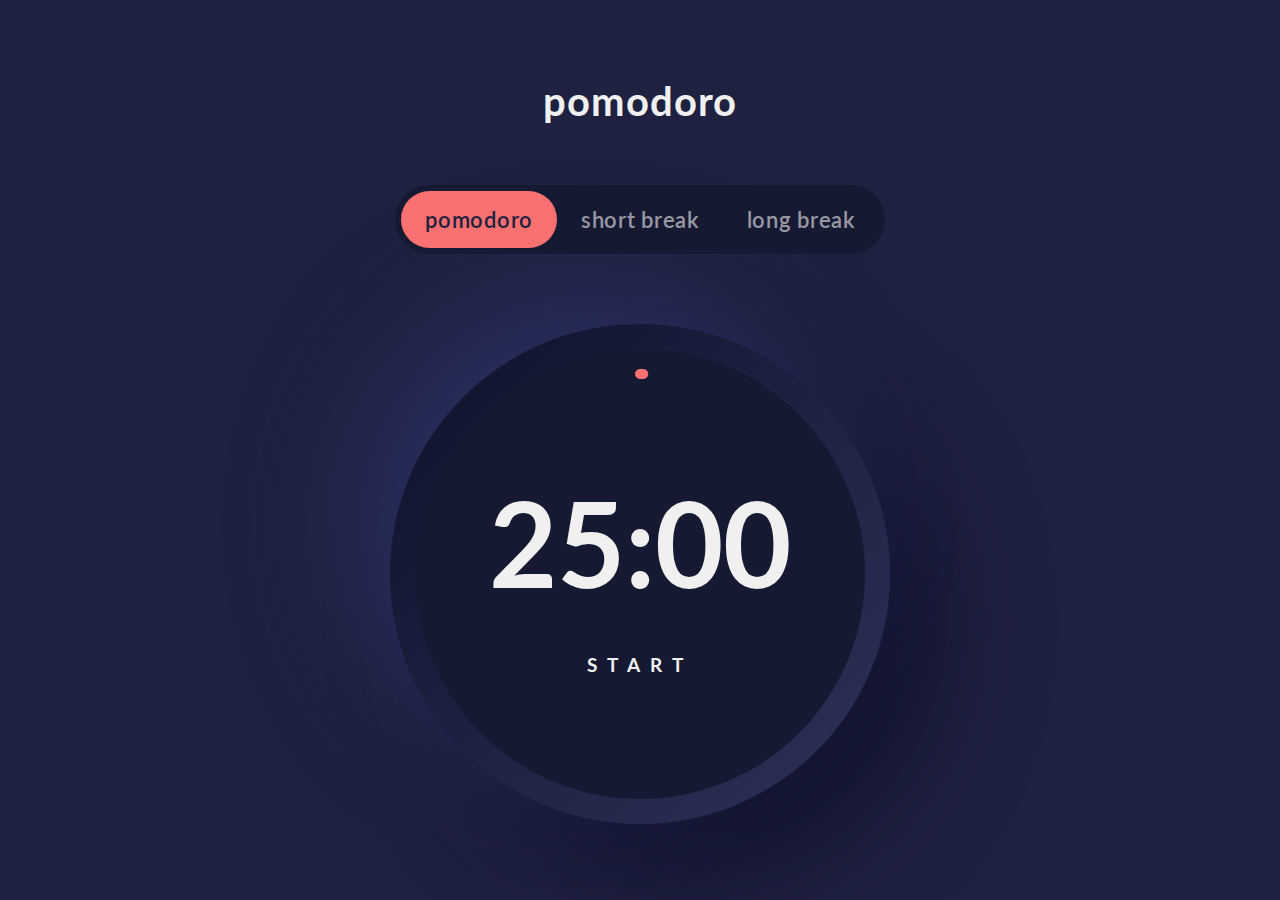
==== index.html @ 50ea75c2 "change timer stroke dash offset to be circumference" ====
<!DOCTYPE html>
<html lang="en">
  <head>
    <meta charset="UTF-8" />
    <meta http-equiv="X-UA-Compatible" content="IE=edge" />
    <meta name="viewport" content="width=device-width, initial-scale=1.0" />
    <title>Pomodoro</title>
    <link rel="stylesheet" href="css/style.css" />
    <link
      rel="stylesheet"
      href="https://cdnjs.cloudflare.com/ajax/libs/font-awesome/5.15.3/css/all.min.css"
      integrity="sha512-iBBXm8fW90+nuLcSKlbmrPcLa0OT92xO1BIsZ+ywDWZCvqsWgccV3gFoRBv0z+8dLJgyAHIhR35VZc2oM/gI1w=="
      crossorigin="anonymous"
      referrerpolicy="no-referrer"
    />
  </head>
  <body>
    <div class="container">
      <h2 class="title">Pomodoro</h2>
      <nav>
        <div class="active" onclick="timer.select('pomodoro')">pomodoro</div>
        <div onclick="timer.select('shortBreak')">short break</div>
        <div onclick="timer.select('longBreak')">long break</div>
      </nav>
      <div class="clock">
        <div class="outer_circle">
          <div class="inner_circle">
            <svg id="ring">
              <circle r="200" cx="50%" cy="50%" id="circle"></circle>
            </svg>
            <div class="text">
              <h1 id="time"></h1>
              <h4 id="control" onclick="control(this.innerText)"></h4>
            </div>
          </div>
        </div>
      </div>
      <div class="settings">
        <i class="fas fa-cog fa-3x"></i>
      </div>
    </div>
    <!-- MODAL -->
    <div class="modal hide">
      <div class="modal__header">
        <h2>Settings</h2>
        <h3>✕</h3>
      </div>
      <!-- Adjust modal time -->
      <div class="modal__mimutes">
        <div class="modal__timer">
          <h5>pomodoro</h5>
          <div class="timer">
            <h5>25</h5>
            <div class="adjust">
              <h5>⌃</h5>
              <h5>⌄</h5>
            </div>
          </div>
        </div>
        <div class="modal__timer">
          <h5>short break</h5>
          <div class="timer">
            <h5>5</h5>
            <div class="adjust">
              <h5>⌃</h5>
              <h5>⌄</h5>
            </div>
          </div>
        </div>
        <div class="modal__timer">
          <h5>long break</h5>
          <div class="timer">
            <h5>15</h5>
            <div class="adjust">
              <h5>⌃</h5>
              <h5>⌄</h5>
            </div>
          </div>
        </div>
      </div>
      <!-- modal font -->
      <div class="modal__font">
        <h2>Font</h2>
        <div>Aa</div>
        <div>Aa</div>
        <div>Aa</div>
      </div>
      <!-- modal color  -->
      <div class="modal__color">
        <h2>Color</h2>
        <div id="red"></div>
        <div id="blue"></div>
        <div id="purple"></div>
      </div>
      <button>Apply</button>
    </div>

    <script src="js/timer.js"></script>
    <script src="js/setting.js"></script>
    <script src="js/index.js"></script>
  </body>
</html>
---- css/style.css ----
@import url('https://fonts.googleapis.com/css2?family=Lato:wght@300;400;700;900&display=swap');

:root {
  --orange: #f87070;
  --cyan: #70f3f8;
  --purple: #d881f8;
  --light-blue: #d7e0ff;
  --dark-blue: #1e213f;
  --darker-blue: #161932;
  --white: #ffff;
  --beige: #eff1fa;
}

* {
  margin: 0;
  padding: 0;
  box-sizing: border-box;
}

body {
  height: 100vh;
  width: 100%;
  background-color: var(--dark-blue);
  color: #f0f0f0;
  font-family: 'Lato', sans-serif;
}

.container {
  display: flex;
  height: 100%;
  flex-direction: column;
  align-items: center;
  justify-content: center;
}

.title {
  margin-bottom: 60px;
  font-size: 2.5rem;
  text-transform: lowercase;
  letter-spacing: 1px;
}

nav {
  background-color: var(--darker-blue);
  z-index: 999;
  display: flex;
  align-items: center;
  justify-content: space-between;
  border-radius: 50px;
  padding: 6px;
  margin-bottom: 30px;
}

nav > div {
  padding: 15px 24px;
  letter-spacing: 0.7px;
  font-weight: 600;
  font-size: 1.4rem;
  border-radius: 40px;
  text-transform: lowercase;
  color: rgba(240, 240, 240, 0.6);
}

nav > div:hover {
  cursor: pointer;
}

.clock {
  margin-top: 40px;
  font-size: 3.7rem;
}

.clock > .outer_circle {
  width: 500px;
  height: 500px;
  display: flex;
  border-radius: 50%;
  background: linear-gradient(315deg, #2e325a 0%, #0e112a 100%);
  box-shadow: -50px -50px 100px #272c5a, 50px 50px 100px #121530;
}

.outer_circle > .inner_circle {
  display: flex;
  flex-direction: column;
  align-items: center;
  justify-content: center;
  margin: auto;
  width: 450px;
  height: 450px;
  background-color: var(--darker-blue);
  border-radius: 50%;
}

#ring {
  position: relative;
  align-self: center;
  width: 470px;
  height: 470px;
}

#ring > circle {
  fill: transparent;
  stroke: #f97070;
  stroke-width: 10;
  stroke-dasharray: 1260;
  stroke-dashoffset: 1260;
  stroke-linecap: round;
  transform: rotate(-90deg);
  transform-origin: center;
}

.text {
  position: absolute;
  text-align: center;
}

#control {
  letter-spacing: 10px;
  text-transform: uppercase;
  font-size: 1.2rem;
  margin-top: 40px;
}

#control:hover {
  cursor: pointer;
}

i {
  margin-top: 50px;
  color: rgba(240, 240, 240, 0.5);
}

/* Modal */
.modal {
  position: relative;
  display: flex;
  flex-direction: column;
  background-color: white;
  width: 60%;
  height: 70%;
  margin: 10% auto;
  border-radius: 30px;
  color: black;
}

.hide {
  display: none;
}

.active {
  background: var(--orange);
  color: var(--dark-blue);
}
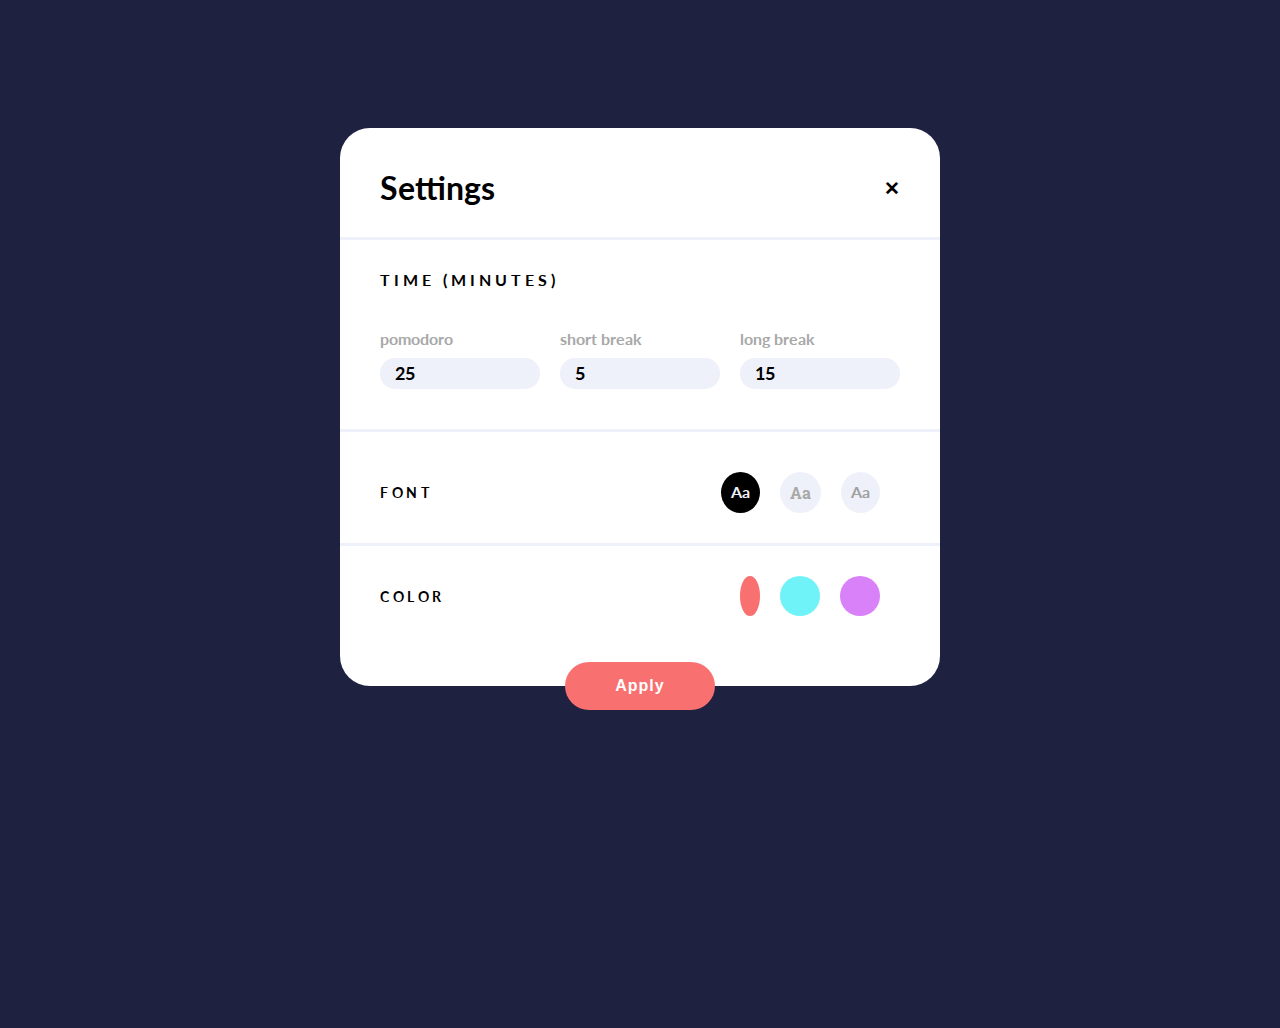
==== commit 4a304121: "create and styling modal" ====
--- a/index.html
+++ b/index.html
@@ -15,7 +15,7 @@
     />
   </head>
   <body>
-    <div class="container">
+    <div class="container hide">
       <h2 class="title">Pomodoro</h2>
       <nav>
         <div class="active" onclick="timer.select('pomodoro')">pomodoro</div>
@@ -40,59 +40,66 @@
       </div>
     </div>
     <!-- MODAL -->
-    <div class="modal hide">
+    <div class="modal">
       <div class="modal__header">
-        <h2>Settings</h2>
+        <h1>Settings</h1>
         <h3>✕</h3>
       </div>
       <!-- Adjust modal time -->
-      <div class="modal__mimutes">
-        <div class="modal__timer">
-          <h5>pomodoro</h5>
-          <div class="timer">
-            <h5>25</h5>
-            <div class="adjust">
-              <h5>⌃</h5>
-              <h5>⌄</h5>
+      <div class="modal__time">
+        <h3>Time (Minutes)</h3>
+        <div class="modal__mimutes">
+          <div class="modal__timer">
+            <h5>pomodoro</h5>
+            <div class="timer">
+              <h4>25</h4>
+              <div class="adjust">
+                <i class="fas fa-angle-up"></i>
+                <i class="fas fa-angle-down"></i>
+              </div>
             </div>
           </div>
-        </div>
-        <div class="modal__timer">
-          <h5>short break</h5>
-          <div class="timer">
-            <h5>5</h5>
-            <div class="adjust">
-              <h5>⌃</h5>
-              <h5>⌄</h5>
+          <div class="modal__timer">
+            <h5>short break</h5>
+            <div class="timer">
+              <h4>5</h4>
+              <div class="adjust">
+                <i class="fas fa-angle-up"></i>
+                <i class="fas fa-angle-down"></i>
+              </div>
             </div>
           </div>
-        </div>
-        <div class="modal__timer">
-          <h5>long break</h5>
-          <div class="timer">
-            <h5>15</h5>
-            <div class="adjust">
-              <h5>⌃</h5>
-              <h5>⌄</h5>
+          <div class="modal__timer">
+            <h5>long break</h5>
+            <div class="timer">
+              <h4>15</h4>
+              <div class="adjust">
+                <i class="fas fa-angle-up"></i>
+                <i class="fas fa-angle-down"></i>
+              </div>
             </div>
           </div>
         </div>
       </div>
       <!-- modal font -->
-      <div class="modal__font">
+      <div class="modal__font__color" id="font__container">
         <h2>Font</h2>
-        <div>Aa</div>
-        <div>Aa</div>
-        <div>Aa</div>
+        <div class="font">
+          <div>Aa</div>
+          <div>Aa</div>
+          <div>Aa</div>
+        </div>
       </div>
       <!-- modal color  -->
-      <div class="modal__color">
+      <div class="modal__font__color" id="color__container">
         <h2>Color</h2>
-        <div id="red"></div>
-        <div id="blue"></div>
-        <div id="purple"></div>
+        <div class="color">
+          <div id="red"><i class="fas fa-check"></i></div>
+          <div id="blue"></div>
+          <div id="purple"></div>
+        </div>
       </div>
-      <button>Apply</button>
+      <button id="apply">Apply</button>
     </div>
 
     <script src="js/timer.js"></script>
--- a/css/style.css
+++ b/css/style.css
@@ -1,4 +1,6 @@
 @import url('https://fonts.googleapis.com/css2?family=Lato:wght@300;400;700;900&display=swap');
+@import url('https://fonts.googleapis.com/css2?family=Roboto+Slab:wght@200;300;400;700&display=swap');
+@import url('https://fonts.googleapis.com/css2?family=Roboto+Slab:wght@200;300;400;700&family=Space+Mono:wght@400;700&display=swap');
 
 :root {
   --orange: #f87070;
@@ -102,8 +104,8 @@
   fill: transparent;
   stroke: #f97070;
   stroke-width: 10;
-  stroke-dasharray: 1260;
-  stroke-dashoffset: 1260;
+  stroke-dasharray: 1257;
+  stroke-dashoffset: 1257;
   stroke-linecap: round;
   transform: rotate(-90deg);
   transform-origin: center;
@@ -125,19 +127,24 @@
   cursor: pointer;
 }
 
-i {
+.settings > i {
   margin-top: 50px;
-  color: rgba(240, 240, 240, 0.5);
+  color: var(--beige);
+}
+
+.active {
+  background: var(--orange);
+  color: var(--dark-blue);
 }
 
 /* Modal */
 .modal {
   position: relative;
+  padding: 40px 0;
   display: flex;
   flex-direction: column;
   background-color: white;
-  width: 60%;
-  height: 70%;
+  width: 600px;
   margin: 10% auto;
   border-radius: 30px;
   color: black;
@@ -147,7 +154,159 @@
   display: none;
 }
 
-.active {
-  background: var(--orange);
-  color: var(--dark-blue);
-}
+.modal__header {
+  border-bottom: 3px solid var(--beige);
+  display: flex;
+  justify-content: space-between;
+  align-items: center;
+  padding: 0 40px 30px;
+}
+
+.modal__time {
+  display: flex;
+  width: 100%;
+  flex-direction: column;
+  justify-content: space-around;
+  padding: 30px 0;
+}
+
+.modal__time > h3 {
+  letter-spacing: 4px;
+  padding: 0 40px;
+  font-weight: 700;
+  font-size: 1rem;
+  text-transform: uppercase;
+}
+
+.modal__mimutes {
+  display: flex;
+  padding: 40px;
+  justify-content: space-between;
+  align-items: center;
+  width: 100%;
+  border-bottom: 3px solid var(--beige);
+}
+
+.modal__timer {
+  min-width: 100px;
+}
+
+.modal__timer h5 {
+  color: #a8a8a8;
+  font-size: 1rem;
+}
+
+.modal__timer > .timer {
+  margin-top: 10px;
+  width: 160px;
+  display: flex;
+  justify-content: space-between;
+  align-items: center;
+  border-radius: 15px;
+  padding: 5px 15px;
+  background-color: var(--beige);
+  font-size: 1.5rem;
+}
+
+.timer > h4 {
+  font-size: 1.1rem;
+}
+
+.adjust {
+  display: flex;
+  flex-direction: column;
+}
+
+.adjust > i {
+  color: #a8a8a8;
+}
+
+.adjust > i:hover {
+  cursor: pointer;
+}
+
+.modal__font__color {
+  padding: 10px 40px 30px;
+  display: flex;
+  justify-content: space-between;
+  align-items: center;
+  border-bottom: 3px solid var(--beige);
+}
+
+.modal__font__color > h2 {
+  text-transform: uppercase;
+  font-size: 14px;
+  letter-spacing: 3.5px;
+}
+
+.modal__font__color .font {
+  display: flex;
+  justify-content: space-between;
+}
+
+.font > div {
+  margin-right: 20px;
+  border-radius: 50%;
+  padding: 10px;
+}
+
+.font > div:nth-of-type(1) {
+  background-color: black;
+  font-weight: 700;
+  color: var(--beige);
+}
+.font > div:nth-of-type(2) {
+  background-color: var(--beige);
+  color: #a8a8a8;
+  font-weight: 700;
+  font-family: 'Roboto Slab', serif;
+}
+.font > div:nth-of-type(3) {
+  background-color: var(--beige);
+  color: #a0a0a0;
+  font-weight: 700;
+}
+
+#color__container {
+  padding-top: 30px;
+  border-bottom: none;
+}
+
+.modal__font__color .color {
+  display: flex;
+  justify-content: space-between;
+}
+
+.color > div {
+  margin-right: 20px;
+  border-radius: 50%;
+  padding: 10px;
+}
+
+.color > div:nth-of-type(1) {
+  background-color: var(--orange);
+}
+.color > div:nth-of-type(2) {
+  background-color: var(--cyan);
+  padding: 20px;
+}
+.color > div:nth-of-type(3) {
+  background-color: var(--purple);
+  padding: 20px;
+}
+
+#apply {
+  position: absolute;
+  width: 150px;
+  border-radius: 30px;
+  background-color: var(--orange);
+  font-size: 1rem;
+  padding: 15px;
+  color: white;
+  letter-spacing: 1px;
+  font-weight: 700;
+  border: none;
+  bottom: 0;
+  left: 50%;
+  transform: translate(-50%, 50%);
+}
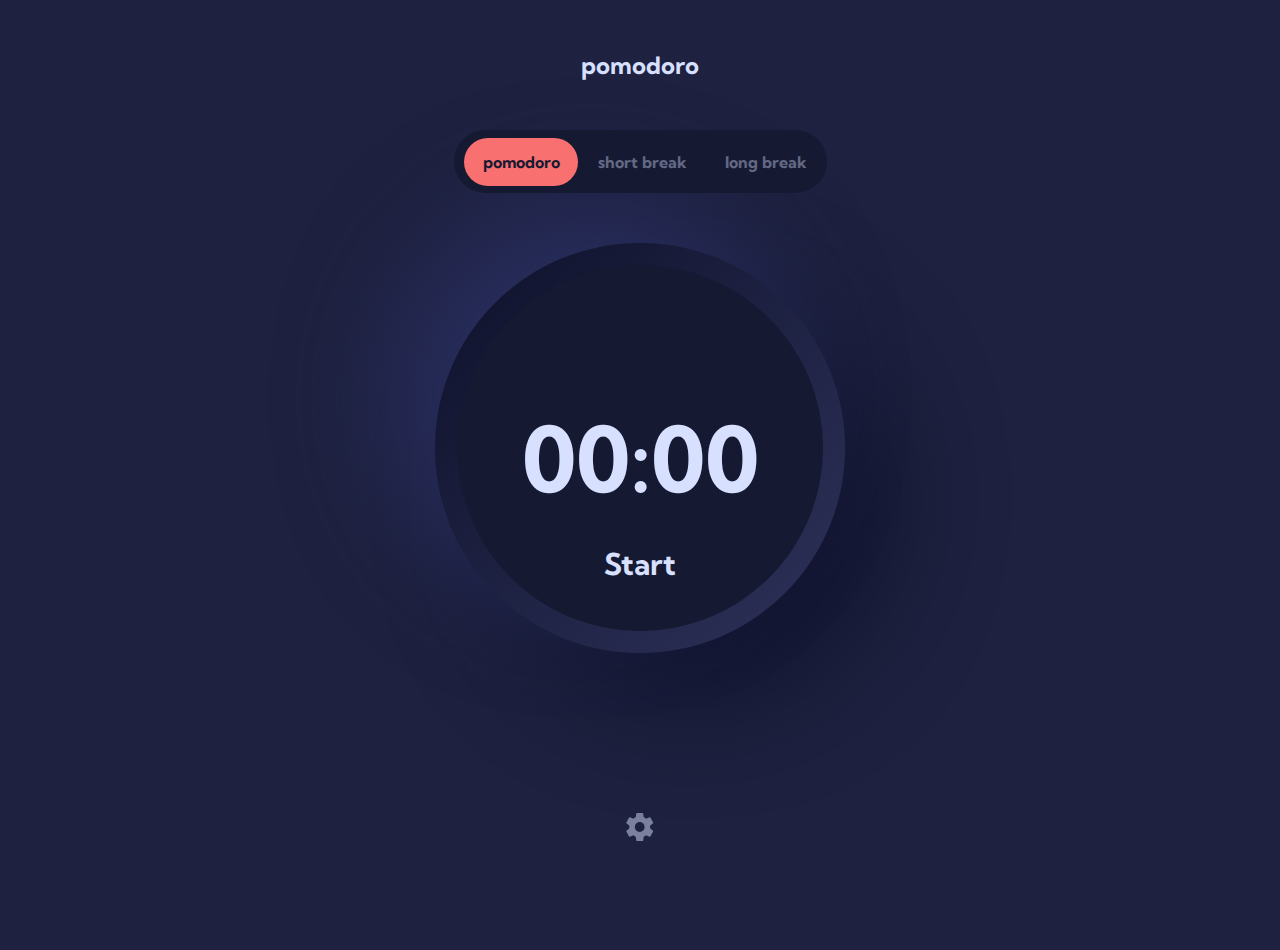
==== commit 5560398c: "add setting ui and function" ====
--- a/index.html
+++ b/index.html
@@ -5,7 +5,6 @@
     <meta http-equiv="X-UA-Compatible" content="IE=edge" />
     <meta name="viewport" content="width=device-width, initial-scale=1.0" />
     <title>Pomodoro</title>
-    <link rel="stylesheet" href="css/style.css" />
     <link
       rel="stylesheet"
       href="https://cdnjs.cloudflare.com/ajax/libs/font-awesome/5.15.3/css/all.min.css"
@@ -13,97 +12,216 @@
       crossorigin="anonymous"
       referrerpolicy="no-referrer"
     />
+    <link
+      href="https://fonts.googleapis.com/css2?family=Kumbh+Sans:wght@300;400;700&family=Roboto+Slab:wght@300;400;700&family=Space+Mono:wght@400;700&display=swap"
+      rel="stylesheet"
+    />
+    <link rel="stylesheet" href="css/style.css" />
   </head>
   <body>
-    <div class="container hide">
-      <h2 class="title">Pomodoro</h2>
-      <nav>
-        <div class="active" onclick="timer.select('pomodoro')">pomodoro</div>
-        <div onclick="timer.select('shortBreak')">short break</div>
-        <div onclick="timer.select('longBreak')">long break</div>
+    <div class="container">
+      <h2>pomodoro</h2>
+      <!-- nav -->
+      <nav class="nav">
+        <ul>
+          <li onclick="timer.select('pomodoro')" class="pointer active">
+            pomodoro
+          </li>
+          <li onclick="timer.select('shortbreak')" class="pointer">
+            short break
+          </li>
+          <li onclick="timer.select('longbreak')" class="pointer">
+            long break
+          </li>
+        </ul>
+        <!-- indicator  -->
+        <div id="indicator"></div>
       </nav>
-      <div class="clock">
-        <div class="outer_circle">
-          <div class="inner_circle">
+      <!-- timer -->
+      <section id="timer" class="center">
+        <div id="outercircle">
+          <div id="innercircle">
             <svg id="ring">
-              <circle r="200" cx="50%" cy="50%" id="circle"></circle>
+              <circle r="163" cx="50%" cy="50%" />
             </svg>
-            <div class="text">
-              <h1 id="time"></h1>
-              <h4 id="control" onclick="control(this.innerText)"></h4>
-            </div>
+          </div>
+          <div id="textcontainer">
+            <h1 id="time">00:00</h1>
+            <!-- <h5 onclick="timer.stop()">Pause</h5> -->
+            <h5 id="action" onclick="action(this.innerText)" class="pointer">
+              Start
+            </h5>
           </div>
         </div>
-      </div>
-      <div class="settings">
-        <i class="fas fa-cog fa-3x"></i>
-      </div>
+      </section>
+      <!-- Setting -->
+      <section id="settings" class="center">
+        <img class="pointer" src="assets/icon-settings.svg" />
+      </section>
+      <section id="settingscontainer">
+        <div id="formouter">
+          <form>
+            <div id="settingsheader">
+              <h2>Settings</h2>
+              <img
+                src="assets/icon-close.svg"
+                id="close"
+                height="14px"
+                width="14px"
+                class="pointer"
+              />
+            </div>
+            <hr />
+            <!-- 
+              Here be dragons.  This is basically what's happening in this blob
+              of code:
+              1. #settings<section> - time, font or color.
+              2. .inputs for the section to group them all,
+              3. .input for the individual input.
+              NOTE ON Number input types - Totally custom buttons and arrows needed
+              to match the figma file.  So I have
+              1. .inputbuttons which holds the replacement buttons.  They fire off
+                  a function in index.js to handle incrementing/decrementing.
+            -->
+            <!-- Timer settings -->
+            <div id="settingstime">
+              <h4>time (minutes)</h4>
+              <div id="inputs">
+                <div class="input">
+                  <label for="pomodoro" class="body2">pomodoro</label>
+                  <div class="inputnumber">
+                    <!-- The actual input -->
+                    <input
+                      id="pomodoro"
+                      type="number"
+                      value="25"
+                      class="body1"
+                      min="0"
+                    />
+                    <!-- 
+                      The nested replacement buttons
+                      The button container
+                    -->
+                    <div class="inputbuttons">
+                      <!-- 
+                        The up and down arrows.
+                      -->
+                      <button
+                        type="button"
+                        class="uparrow pointer"
+                        onclick="inc('pomodoro')"
+                      >
+                        <img src="/assets/icon-arrow-up.svg" />
+                      </button>
+                      <button
+                        class="downarrow pointer"
+                        type="button"
+                        onclick="dec('pomodoro')"
+                      >
+                        <img src="/assets/icon-arrow-down.svg" />
+                      </button>
+                    </div>
+                  </div>
+                </div>
+                <div class="input">
+                  <label for="shortbreak" class="body2">short break</label>
+                  <div class="inputnumber">
+                    <input
+                      id="shortbreak"
+                      type="number"
+                      value="5"
+                      class="body1"
+                      min="0"
+                    />
+                    <div class="inputbuttons">
+                      <button
+                        class="uparrow pointer"
+                        type="button"
+                        onclick="inc('shortbreak')"
+                      >
+                        <img src="/assets/icon-arrow-up.svg" />
+                      </button>
+                      <button
+                        class="downarrow pointer"
+                        onclick="dec('shortbreak')"
+                        type="button"
+                      >
+                        <img src="/assets/icon-arrow-down.svg" />
+                      </button>
+                    </div>
+                  </div>
+                </div>
+                <div class="input">
+                  <label for="longbreak" class="body2">long break</label>
+                  <div class="inputnumber">
+                    <input
+                      id="longbreak"
+                      type="number"
+                      value="15"
+                      class="body1"
+                      min="0"
+                    />
+                    <div class="inputbuttons">
+                      <button
+                        class="uparrow pointer"
+                        type="button"
+                        onclick="inc('longbreak')"
+                      >
+                        <img src="/assets/icon-arrow-up.svg" />
+                      </button>
+                      <button
+                        class="downarrow pointer"
+                        onclick="dec('longbreak')"
+                        type="button"
+                      >
+                        <img src="/assets/icon-arrow-down.svg" />
+                      </button>
+                    </div>
+                  </div>
+                </div>
+              </div>
+            </div>
+            <!-- Font Settings -->
+            <div id="settingsfont">
+              <hr />
+              <div id="innerfont">
+                <h4>Font</h4>
+                <div class="circle font fontactive kumbh pointer">Aa</div>
+                <div class="circle font roboto pointer">Aa</div>
+                <div class="circle font mono pointer">Aa</div>
+              </div>
+            </div>
+            <!-- Color Settings -->
+            <div id="settingscolor">
+              <hr />
+              <div id="innercolor">
+                <h4>Color</h4>
+                <div class="circle color orange coloractive pointer">
+                  <img src="assets/icon-check.svg" />
+                </div>
+                <div class="circle color blue pointer">
+                  <img src="assets/icon-check.svg" />
+                </div>
+                <div class="circle color purple pointer">
+                  <img src="assets/icon-check.svg" />
+                </div>
+              </div>
+            </div>
+            <div id="settingsbutton">
+              <button type="button" id="apply">apply</button>
+              <!-- 
+                This will act as the container for the apply button
+                color background that we can manipulate through settings.
+              -->
+              <div id="applybg"></div>
+            </div>
+          </form>
+        </div>
+        <div id="settingsoverlay"></div>
+      </section>
     </div>
-    <!-- MODAL -->
-    <div class="modal">
-      <div class="modal__header">
-        <h1>Settings</h1>
-        <h3>✕</h3>
-      </div>
-      <!-- Adjust modal time -->
-      <div class="modal__time">
-        <h3>Time (Minutes)</h3>
-        <div class="modal__mimutes">
-          <div class="modal__timer">
-            <h5>pomodoro</h5>
-            <div class="timer">
-              <h4>25</h4>
-              <div class="adjust">
-                <i class="fas fa-angle-up"></i>
-                <i class="fas fa-angle-down"></i>
-              </div>
-            </div>
-          </div>
-          <div class="modal__timer">
-            <h5>short break</h5>
-            <div class="timer">
-              <h4>5</h4>
-              <div class="adjust">
-                <i class="fas fa-angle-up"></i>
-                <i class="fas fa-angle-down"></i>
-              </div>
-            </div>
-          </div>
-          <div class="modal__timer">
-            <h5>long break</h5>
-            <div class="timer">
-              <h4>15</h4>
-              <div class="adjust">
-                <i class="fas fa-angle-up"></i>
-                <i class="fas fa-angle-down"></i>
-              </div>
-            </div>
-          </div>
-        </div>
-      </div>
-      <!-- modal font -->
-      <div class="modal__font__color" id="font__container">
-        <h2>Font</h2>
-        <div class="font">
-          <div>Aa</div>
-          <div>Aa</div>
-          <div>Aa</div>
-        </div>
-      </div>
-      <!-- modal color  -->
-      <div class="modal__font__color" id="color__container">
-        <h2>Color</h2>
-        <div class="color">
-          <div id="red"><i class="fas fa-check"></i></div>
-          <div id="blue"></div>
-          <div id="purple"></div>
-        </div>
-      </div>
-      <button id="apply">Apply</button>
-    </div>
-
-    <script src="js/timer.js"></script>
-    <script src="js/setting.js"></script>
-    <script src="js/index.js"></script>
+    <script src="/js/timer.js"></script>
+    <script src="/js/settings.js"></script>
+    <script src="/js/index.js"></script>
   </body>
 </html>
--- a/css/style.css
+++ b/css/style.css
@@ -1,7 +1,3 @@
-@import url('https://fonts.googleapis.com/css2?family=Lato:wght@300;400;700;900&display=swap');
-@import url('https://fonts.googleapis.com/css2?family=Roboto+Slab:wght@200;300;400;700&display=swap');
-@import url('https://fonts.googleapis.com/css2?family=Roboto+Slab:wght@200;300;400;700&family=Space+Mono:wght@400;700&display=swap');
-
 :root {
   --orange: #f87070;
   --cyan: #70f3f8;
@@ -14,299 +10,392 @@
 }
 
 * {
+  padding: 0;
   margin: 0;
-  padding: 0;
   box-sizing: border-box;
 }
 
 body {
+  font-family: 'Kumbh Sans', sans-serif;
+  background-color: var(--dark-blue);
+  color: var(--light-blue);
   height: 100vh;
-  width: 100%;
-  background-color: var(--dark-blue);
-  color: #f0f0f0;
-  font-family: 'Lato', sans-serif;
+}
+
+form {
+  position: relative;
+  pointer-events: auto;
+  margin: auto;
+  border-radius: 25px;
+  width: 550px;
+  background-color: var(--white);
 }
 
 .container {
+  padding: 50px;
   display: flex;
   height: 100%;
   flex-direction: column;
-  align-items: center;
-  justify-content: center;
-}
-
-.title {
-  margin-bottom: 60px;
-  font-size: 2.5rem;
-  text-transform: lowercase;
-  letter-spacing: 1px;
-}
-
-nav {
+  width: 100%;
+  align-items: center;
+}
+
+.nav {
+  margin-top: 50px;
+  border-radius: 50px;
+  padding-left: 10px;
+  width: 373px;
+  height: 63px;
   background-color: var(--darker-blue);
-  z-index: 999;
-  display: flex;
-  align-items: center;
-  justify-content: space-between;
+  z-index: 99;
+}
+
+.nav > ul {
+  list-style-type: none;
+  display: flex;
+  justify-content: space-around;
+  align-items: center;
+  height: 100%;
+  position: relative;
+}
+
+.nav > ul > li {
+  opacity: 0.4;
+  font-weight: 700;
+  transition: opacity 10ms ease-out;
+}
+
+#indicator {
+  background-color: var(--orange);
   border-radius: 50px;
-  padding: 6px;
-  margin-bottom: 30px;
-}
-
-nav > div {
-  padding: 15px 24px;
-  letter-spacing: 0.7px;
-  font-weight: 600;
-  font-size: 1.4rem;
-  border-radius: 40px;
-  text-transform: lowercase;
-  color: rgba(240, 240, 240, 0.6);
-}
-
-nav > div:hover {
+  height: 48px;
+  width: calc(95% / 3);
+  margin-top: -55px;
+  transition: margin-left 300ms ease-out;
+}
+
+.pointer {
   cursor: pointer;
-}
-
-.clock {
-  margin-top: 40px;
-  font-size: 3.7rem;
-}
-
-.clock > .outer_circle {
-  width: 500px;
-  height: 500px;
-  display: flex;
+  user-select: none;
+}
+
+.pointer.active {
+  color: var(--darker-blue);
+  opacity: 1;
+}
+
+#outercircle {
+  position: relative;
+  margin: 50px 0 60px 0;
+  display: flex;
+  height: 410px;
+  width: 410px;
   border-radius: 50%;
   background: linear-gradient(315deg, #2e325a 0%, #0e112a 100%);
   box-shadow: -50px -50px 100px #272c5a, 50px 50px 100px #121530;
 }
 
-.outer_circle > .inner_circle {
-  display: flex;
-  flex-direction: column;
-  align-items: center;
-  justify-content: center;
+#innercircle {
   margin: auto;
-  width: 450px;
-  height: 450px;
+  display: flex;
+  height: 366px;
+  width: 366px;
+  border-radius: 50%;
   background-color: var(--darker-blue);
-  border-radius: 50%;
 }
 
 #ring {
-  position: relative;
-  align-self: center;
-  width: 470px;
-  height: 470px;
-}
-
-#ring > circle {
+  margin: auto;
+  width: 339px;
+  height: 339px;
+}
+
+#textcontainer {
+  position: absolute;
+  text-align: center;
+  width: 100%;
+  top: 160px;
+  font-size: 45px;
+}
+
+#textcontainer > h1 {
+  margin-bottom: 30px;
+}
+
+#action {
+  font-size: 30px;
+}
+
+#ring circle {
   fill: transparent;
-  stroke: #f97070;
+  stroke: var(--orange);
   stroke-width: 10;
-  stroke-dasharray: 1257;
-  stroke-dashoffset: 1257;
+  stroke-dasharray: 1024;
+  stroke-dashoffset: 1024;
   stroke-linecap: round;
   transform: rotate(-90deg);
-  transform-origin: center;
-}
-
-.text {
-  position: absolute;
-  text-align: center;
-}
-
-#control {
-  letter-spacing: 10px;
-  text-transform: uppercase;
-  font-size: 1.2rem;
-  margin-top: 40px;
-}
-
-#control:hover {
-  cursor: pointer;
-}
-
-.settings > i {
-  margin-top: 50px;
-  color: var(--beige);
-}
-
-.active {
-  background: var(--orange);
-  color: var(--dark-blue);
-}
-
-/* Modal */
-.modal {
-  position: relative;
-  padding: 40px 0;
+  transform-origin: 50% 50%;
+  transition: stroke-dashoffset 0.2s ease-out;
+}
+
+/* settings */
+#settings {
+  margin-top: 100px;
+}
+#settingscontainer {
+  visibility: hidden;
+  opacity: 0;
+  z-index: 100;
+  position: absolute;
+  width: 100%;
+  height: 100vh;
+  transition: opacity ease-in 0.2s, visibility linear 0.5s;
+}
+/*
+DESIGN NOTE: 
+Form outer - sized to the window (because I have an overlay layer that has
+to sit ontop of the timer, I need another container that sits on top
+of THAT for the form.  The 'outer' is a div the size of the window.
+The 'inner' is the size of the actual settings form.
+*/
+#formouter {
+  pointer-events: none;
+  position: absolute;
+  z-index: 200;
+  display: flex;
+  width: 100%;
+  height: 100vh;
+}
+#settingsheader {
+  display: flex;
+  justify-content: space-between;
+  align-items: center;
+  padding: 34px 40px;
+}
+#settingsheader > h2 {
+  margin: 0;
+  color: var(--darker-blue);
+}
+#settingstime {
+  margin: 0 20px 0 40px;
+}
+#settingstime > h4 {
+  display: flex;
+  padding: 25px 0px;
+  color: var(--darker-blue);
+}
+#settingsoverlay {
+  pointer-events: auto;
+  position: absolute;
+  top: 0;
+  width: 100%;
+  height: 100vh;
+  background: rgba(10, 12, 28, 0.5);
+  z-index: 100;
+}
+#settingsfont {
+  padding: 0 40px;
+  margin: 24px 0;
+  height: 40px;
+  width: 100%;
   display: flex;
   flex-direction: column;
-  background-color: white;
-  width: 600px;
-  margin: 10% auto;
-  border-radius: 30px;
-  color: black;
-}
-
-.hide {
-  display: none;
-}
-
-.modal__header {
-  border-bottom: 3px solid var(--beige);
-  display: flex;
+}
+#settingsfont h4 {
+  color: var(--darker-blue);
+  margin-right: auto;
+}
+.circle {
+  border-radius: 25px;
+  margin-left: 16px;
+  height: 40px;
+  width: 40px;
+  background-color: var(--beige);
+  display: flex;
+  align-items: center;
+  justify-content: center;
+  color: var(--darker-blue);
+  user-select: none;
+}
+.fontactive {
+  background-color: var(--darker-blue);
+  color: var(--white);
+}
+.font:hover {
+  border: 4px solid #fff;
+  box-shadow: 0 0 2px #888;
+}
+.fontactive:hover {
+  border: none;
+  box-shadow: none;
+}
+#innerfont {
+  margin: 24px 0;
+  display: flex;
+  align-items: center;
+  height: 100%;
+  width: 100%;
+}
+#settingscolor {
+  padding: 24px 40px;
+  padding-bottom: 60px;
+  height: 40px;
+  width: 100%;
+  display: flex;
+  flex-direction: column;
+}
+#settingscolor h4 {
+  color: var(--darker-blue);
+  margin-right: auto;
+}
+#innercolor {
+  padding: 42px 0;
+  display: flex;
+  align-items: center;
+  height: 100%;
+  width: 100%;
+}
+#settingsbutton {
+  margin-top: 90px;
+  width: 100%;
+  display: flex;
+  align-items: center;
+}
+#apply {
+  position: absolute;
+  z-index: 140;
+  bottom: -20px;
+  left: calc(50% - 200px / 2);
+  font-weight: bold;
+  color: var(--white);
+  text-transform: capitalize;
+  font-size: 16px;
+  height: 53px;
+  width: 200px;
+  background-color: transparent;
+  border-radius: 50px;
+  border-style: none;
+  border: none;
+  outline: none;
+}
+#apply:hover {
+  background-color: rgba(255, 255, 255, 0.25);
+}
+#applybg {
+  position: absolute;
+  bottom: -20px;
+  left: calc(50% - 200px / 2);
+  font-weight: bold;
+  height: 53px;
+  width: 200px;
+  background-color: var(--orange);
+  border-radius: 50px;
+  border-style: none;
+  border: none;
+  outline: none;
+}
+.color img {
+  opacity: 0;
+}
+.coloractive img {
+  opacity: 1;
+}
+.orange {
+  background-color: var(--orange);
+}
+.blue {
+  background-color: var(--cyan);
+}
+.purple {
+  background-color: var(--purple);
+}
+.kumbh {
+  font-family: 'Kumbh Sans', sans-serif;
+}
+.roboto {
+  font-family: 'Roboto Slab', serif;
+}
+.mono {
+  font-family: 'Space Mono', monospace;
+}
+.inputs {
+  display: flex;
+}
+.input {
+  display: inline-flex;
+  flex-direction: column;
+  width: 140px;
+  margin-right: 20px;
+}
+.input > label {
+  color: var(--darker-blue);
+  padding-bottom: 10px;
+  opacity: 40%;
+}
+.input input {
+  height: 48px;
+  width: 80px;
+  background-color: var(--beige);
+  border: none;
+  outline: none;
+  appearance: text;
+  color: var(--darker-blue);
+}
+/* 
+  This is where we start working through the number inputs
+  for the settings modal.  Lots of custom elements here!  Be warned!
+*/
+/* Hide the up and down arrows. */
+.input input::-webkit-inner-spin-button,
+.input input::-webkit-outer-spin-button {
+  -webkit-appearance: none;
+  margin: 0;
+}
+.inputnumber {
+  display: flex;
+  background-color: var(--beige);
   justify-content: space-between;
-  align-items: center;
-  padding: 0 40px 30px;
-}
-
-.modal__time {
-  display: flex;
-  width: 100%;
+  padding-left: 15px;
+  padding-right: 15px;
+  border-radius: 10px;
+}
+/* 
+  Instead we're using input buttons to represent the up and
+  down arrows.  They have to be in their own container and lined
+  up next to the number input.
+*/
+.inputbuttons {
+  display: flex;
   flex-direction: column;
-  justify-content: space-around;
-  padding: 30px 0;
-}
-
-.modal__time > h3 {
-  letter-spacing: 4px;
-  padding: 0 40px;
-  font-weight: 700;
-  font-size: 1rem;
-  text-transform: uppercase;
-}
-
-.modal__mimutes {
-  display: flex;
-  padding: 40px;
-  justify-content: space-between;
-  align-items: center;
-  width: 100%;
-  border-bottom: 3px solid var(--beige);
-}
-
-.modal__timer {
-  min-width: 100px;
-}
-
-.modal__timer h5 {
-  color: #a8a8a8;
-  font-size: 1rem;
-}
-
-.modal__timer > .timer {
-  margin-top: 10px;
-  width: 160px;
-  display: flex;
-  justify-content: space-between;
-  align-items: center;
-  border-radius: 15px;
-  padding: 5px 15px;
   background-color: var(--beige);
-  font-size: 1.5rem;
-}
-
-.timer > h4 {
-  font-size: 1.1rem;
-}
-
-.adjust {
-  display: flex;
-  flex-direction: column;
-}
-
-.adjust > i {
-  color: #a8a8a8;
-}
-
-.adjust > i:hover {
-  cursor: pointer;
-}
-
-.modal__font__color {
-  padding: 10px 40px 30px;
-  display: flex;
-  justify-content: space-between;
-  align-items: center;
-  border-bottom: 3px solid var(--beige);
-}
-
-.modal__font__color > h2 {
-  text-transform: uppercase;
+}
+.inputbuttons button {
+  flex-grow: 1;
+  background-color: var(--beige);
+  border: none;
+  outline: none;
+}
+.inputbuttons button img {
+  opacity: 0.25;
+  transition: opacity 200ms ease-out;
+}
+.inputbuttons button img:hover {
+  opacity: 1;
+}
+
+.center {
+  margin-left: auto;
+  margin-right: auto;
+}
+
+.body1 {
+  font-weight: bold;
   font-size: 14px;
-  letter-spacing: 3.5px;
-}
-
-.modal__font__color .font {
-  display: flex;
-  justify-content: space-between;
-}
-
-.font > div {
-  margin-right: 20px;
-  border-radius: 50%;
-  padding: 10px;
-}
-
-.font > div:nth-of-type(1) {
-  background-color: black;
-  font-weight: 700;
-  color: var(--beige);
-}
-.font > div:nth-of-type(2) {
-  background-color: var(--beige);
-  color: #a8a8a8;
-  font-weight: 700;
-  font-family: 'Roboto Slab', serif;
-}
-.font > div:nth-of-type(3) {
-  background-color: var(--beige);
-  color: #a0a0a0;
-  font-weight: 700;
-}
-
-#color__container {
-  padding-top: 30px;
-  border-bottom: none;
-}
-
-.modal__font__color .color {
-  display: flex;
-  justify-content: space-between;
-}
-
-.color > div {
-  margin-right: 20px;
-  border-radius: 50%;
-  padding: 10px;
-}
-
-.color > div:nth-of-type(1) {
-  background-color: var(--orange);
-}
-.color > div:nth-of-type(2) {
-  background-color: var(--cyan);
-  padding: 20px;
-}
-.color > div:nth-of-type(3) {
-  background-color: var(--purple);
-  padding: 20px;
-}
-
-#apply {
-  position: absolute;
-  width: 150px;
-  border-radius: 30px;
-  background-color: var(--orange);
-  font-size: 1rem;
-  padding: 15px;
-  color: white;
-  letter-spacing: 1px;
-  font-weight: 700;
-  border: none;
-  bottom: 0;
-  left: 50%;
-  transform: translate(-50%, 50%);
-}
+  line-height: 18px;
+}
+
+.body2 {
+  font-weight: bold;
+  font-size: 12px;
+  line-height: 14px;
+}
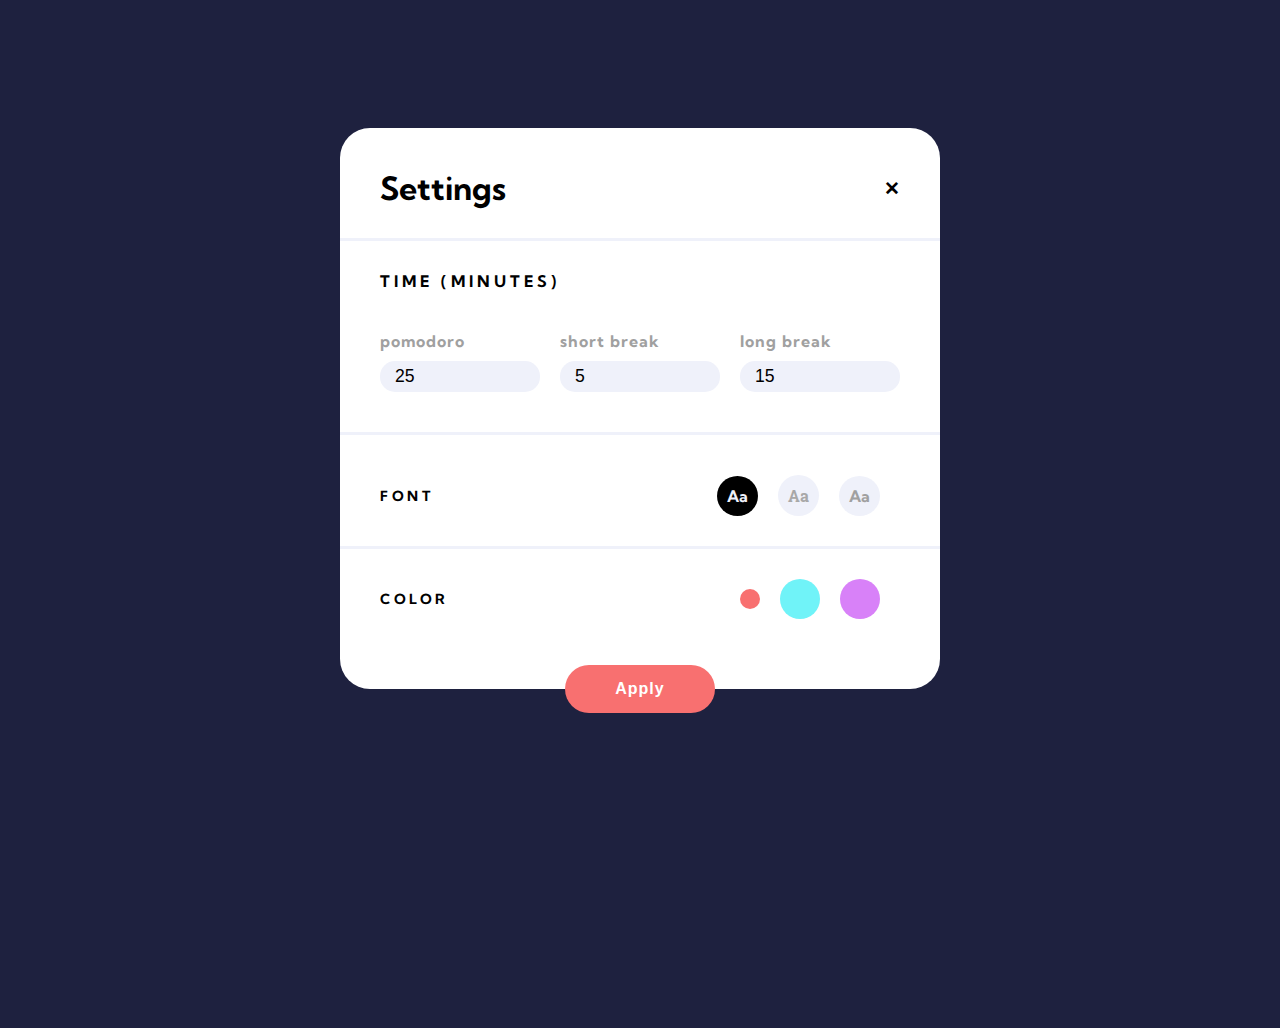
==== commit 9f92cd2c: "change timer element to a form" ====
--- a/index.html
+++ b/index.html
@@ -5,6 +5,7 @@
     <meta http-equiv="X-UA-Compatible" content="IE=edge" />
     <meta name="viewport" content="width=device-width, initial-scale=1.0" />
     <title>Pomodoro</title>
+    <link rel="stylesheet" href="css/style.css" />
     <link
       rel="stylesheet"
       href="https://cdnjs.cloudflare.com/ajax/libs/font-awesome/5.15.3/css/all.min.css"
@@ -12,216 +13,97 @@
       crossorigin="anonymous"
       referrerpolicy="no-referrer"
     />
-    <link
-      href="https://fonts.googleapis.com/css2?family=Kumbh+Sans:wght@300;400;700&family=Roboto+Slab:wght@300;400;700&family=Space+Mono:wght@400;700&display=swap"
-      rel="stylesheet"
-    />
-    <link rel="stylesheet" href="css/style.css" />
   </head>
   <body>
-    <div class="container">
-      <h2>pomodoro</h2>
-      <!-- nav -->
-      <nav class="nav">
-        <ul>
-          <li onclick="timer.select('pomodoro')" class="pointer active">
-            pomodoro
-          </li>
-          <li onclick="timer.select('shortbreak')" class="pointer">
-            short break
-          </li>
-          <li onclick="timer.select('longbreak')" class="pointer">
-            long break
-          </li>
-        </ul>
-        <!-- indicator  -->
-        <div id="indicator"></div>
+    <div class="container hide">
+      <h2 class="title">Pomodoro</h2>
+      <nav>
+        <div class="active" onclick="timer.select('pomodoro')">pomodoro</div>
+        <div onclick="timer.select('shortBreak')">short break</div>
+        <div onclick="timer.select('longBreak')">long break</div>
       </nav>
-      <!-- timer -->
-      <section id="timer" class="center">
-        <div id="outercircle">
-          <div id="innercircle">
+      <div class="clock">
+        <div class="outer_circle">
+          <div class="inner_circle">
             <svg id="ring">
-              <circle r="163" cx="50%" cy="50%" />
+              <circle r="200" cx="50%" cy="50%" id="circle"></circle>
             </svg>
-          </div>
-          <div id="textcontainer">
-            <h1 id="time">00:00</h1>
-            <!-- <h5 onclick="timer.stop()">Pause</h5> -->
-            <h5 id="action" onclick="action(this.innerText)" class="pointer">
-              Start
-            </h5>
+            <div class="text">
+              <h1 id="time"></h1>
+              <h4 id="control" onclick="control(this.innerText)"></h4>
+            </div>
           </div>
         </div>
-      </section>
-      <!-- Setting -->
-      <section id="settings" class="center">
-        <img class="pointer" src="assets/icon-settings.svg" />
-      </section>
-      <section id="settingscontainer">
-        <div id="formouter">
-          <form>
-            <div id="settingsheader">
-              <h2>Settings</h2>
-              <img
-                src="assets/icon-close.svg"
-                id="close"
-                height="14px"
-                width="14px"
-                class="pointer"
-              />
-            </div>
-            <hr />
-            <!-- 
-              Here be dragons.  This is basically what's happening in this blob
-              of code:
-              1. #settings<section> - time, font or color.
-              2. .inputs for the section to group them all,
-              3. .input for the individual input.
-              NOTE ON Number input types - Totally custom buttons and arrows needed
-              to match the figma file.  So I have
-              1. .inputbuttons which holds the replacement buttons.  They fire off
-                  a function in index.js to handle incrementing/decrementing.
-            -->
-            <!-- Timer settings -->
-            <div id="settingstime">
-              <h4>time (minutes)</h4>
-              <div id="inputs">
-                <div class="input">
-                  <label for="pomodoro" class="body2">pomodoro</label>
-                  <div class="inputnumber">
-                    <!-- The actual input -->
-                    <input
-                      id="pomodoro"
-                      type="number"
-                      value="25"
-                      class="body1"
-                      min="0"
-                    />
-                    <!-- 
-                      The nested replacement buttons
-                      The button container
-                    -->
-                    <div class="inputbuttons">
-                      <!-- 
-                        The up and down arrows.
-                      -->
-                      <button
-                        type="button"
-                        class="uparrow pointer"
-                        onclick="inc('pomodoro')"
-                      >
-                        <img src="/assets/icon-arrow-up.svg" />
-                      </button>
-                      <button
-                        class="downarrow pointer"
-                        type="button"
-                        onclick="dec('pomodoro')"
-                      >
-                        <img src="/assets/icon-arrow-down.svg" />
-                      </button>
-                    </div>
-                  </div>
-                </div>
-                <div class="input">
-                  <label for="shortbreak" class="body2">short break</label>
-                  <div class="inputnumber">
-                    <input
-                      id="shortbreak"
-                      type="number"
-                      value="5"
-                      class="body1"
-                      min="0"
-                    />
-                    <div class="inputbuttons">
-                      <button
-                        class="uparrow pointer"
-                        type="button"
-                        onclick="inc('shortbreak')"
-                      >
-                        <img src="/assets/icon-arrow-up.svg" />
-                      </button>
-                      <button
-                        class="downarrow pointer"
-                        onclick="dec('shortbreak')"
-                        type="button"
-                      >
-                        <img src="/assets/icon-arrow-down.svg" />
-                      </button>
-                    </div>
-                  </div>
-                </div>
-                <div class="input">
-                  <label for="longbreak" class="body2">long break</label>
-                  <div class="inputnumber">
-                    <input
-                      id="longbreak"
-                      type="number"
-                      value="15"
-                      class="body1"
-                      min="0"
-                    />
-                    <div class="inputbuttons">
-                      <button
-                        class="uparrow pointer"
-                        type="button"
-                        onclick="inc('longbreak')"
-                      >
-                        <img src="/assets/icon-arrow-up.svg" />
-                      </button>
-                      <button
-                        class="downarrow pointer"
-                        onclick="dec('longbreak')"
-                        type="button"
-                      >
-                        <img src="/assets/icon-arrow-down.svg" />
-                      </button>
-                    </div>
-                  </div>
-                </div>
+      </div>
+      <div class="settings">
+        <i class="fas fa-cog fa-3x"></i>
+      </div>
+    </div>
+    <!-- MODAL -->
+    <div class="modal">
+      <div class="modal__header">
+        <h1>Settings</h1>
+        <h3 id="close">✕</h3>
+      </div>
+      <!-- Adjust modal time -->
+      <form class="modal__time">
+        <h3>Time (Minutes)</h3>
+        <div class="modal__mimutes">
+          <div class="modal__timer">
+            <label for="pomodoro">pomodoro</label>
+            <div class="timer">
+              <input type="text" placeholder="25" id="pomodoro" value="25" />
+              <div class="adjust">
+                <i class="fas fa-angle-up"></i>
+                <i class="fas fa-angle-down"></i>
               </div>
             </div>
-            <!-- Font Settings -->
-            <div id="settingsfont">
-              <hr />
-              <div id="innerfont">
-                <h4>Font</h4>
-                <div class="circle font fontactive kumbh pointer">Aa</div>
-                <div class="circle font roboto pointer">Aa</div>
-                <div class="circle font mono pointer">Aa</div>
+          </div>
+          <div class="modal__timer">
+            <label for="short__break">short break</label>
+            <div class="timer">
+              <input type="text" placeholder="5" id="short__break" value="5" />
+              <div class="adjust">
+                <i class="fas fa-angle-up"></i>
+                <i class="fas fa-angle-down"></i>
               </div>
             </div>
-            <!-- Color Settings -->
-            <div id="settingscolor">
-              <hr />
-              <div id="innercolor">
-                <h4>Color</h4>
-                <div class="circle color orange coloractive pointer">
-                  <img src="assets/icon-check.svg" />
-                </div>
-                <div class="circle color blue pointer">
-                  <img src="assets/icon-check.svg" />
-                </div>
-                <div class="circle color purple pointer">
-                  <img src="assets/icon-check.svg" />
-                </div>
+          </div>
+          <div class="modal__timer">
+            <label for="long__break">long break</label>
+            <div class="timer">
+              <input type="text" placeholder="15" id="long__break" value="15" />
+              <div class="adjust">
+                <i class="fas fa-angle-up"></i>
+                <i class="fas fa-angle-down"></i>
               </div>
             </div>
-            <div id="settingsbutton">
-              <button type="button" id="apply">apply</button>
-              <!-- 
-                This will act as the container for the apply button
-                color background that we can manipulate through settings.
-              -->
-              <div id="applybg"></div>
-            </div>
-          </form>
+          </div>
         </div>
-        <div id="settingsoverlay"></div>
-      </section>
+      </form>
+      <!-- modal font -->
+      <div class="modal__font__color" id="font__container">
+        <h2>Font</h2>
+        <div class="font">
+          <div id="kumbh">Aa</div>
+          <div id="roboto-slab">Aa</div>
+          <div dir="space-mono">Aa</div>
+        </div>
+      </div>
+      <!-- modal color  -->
+      <div class="modal__font__color" id="color__container">
+        <h2>Color</h2>
+        <div class="color">
+          <div id="orange"><i class="fas fa-check"></i></div>
+          <div id="cyan"></div>
+          <div id="purple"></div>
+        </div>
+      </div>
+      <button id="apply">Apply</button>
     </div>
-    <script src="/js/timer.js"></script>
-    <script src="/js/settings.js"></script>
-    <script src="/js/index.js"></script>
+
+    <script src="js/timer.js"></script>
+    <script src="js/setting.js"></script>
+    <script src="js/index.js"></script>
   </body>
 </html>
--- a/css/style.css
+++ b/css/style.css
@@ -1,3 +1,5 @@
+@import url('https://fonts.googleapis.com/css2?family=Kumbh+Sans:wght@300;400;700&family=Roboto+Slab:wght@200;300;400;700&family=Space+Mono:wght@400;700&display=swap');
+
 :root {
   --orange: #f87070;
   --cyan: #70f3f8;
@@ -10,392 +12,318 @@
 }
 
 * {
+  margin: 0;
   padding: 0;
-  margin: 0;
   box-sizing: border-box;
 }
 
 body {
+  height: 100vh;
+  width: 100%;
+  background-color: var(--dark-blue);
+  color: #f0f0f0;
   font-family: 'Kumbh Sans', sans-serif;
-  background-color: var(--dark-blue);
-  color: var(--light-blue);
-  height: 100vh;
-}
-
-form {
-  position: relative;
-  pointer-events: auto;
-  margin: auto;
-  border-radius: 25px;
-  width: 550px;
-  background-color: var(--white);
 }
 
 .container {
-  padding: 50px;
   display: flex;
   height: 100%;
   flex-direction: column;
-  width: 100%;
-  align-items: center;
-}
-
-.nav {
-  margin-top: 50px;
+  align-items: center;
+  justify-content: center;
+}
+
+.title {
+  margin-bottom: 60px;
+  font-size: 2.5rem;
+  text-transform: lowercase;
+  letter-spacing: 1px;
+}
+
+nav {
+  background-color: var(--darker-blue);
+  z-index: 999;
+  display: flex;
+  align-items: center;
+  justify-content: space-between;
   border-radius: 50px;
-  padding-left: 10px;
-  width: 373px;
-  height: 63px;
-  background-color: var(--darker-blue);
-  z-index: 99;
-}
-
-.nav > ul {
-  list-style-type: none;
-  display: flex;
-  justify-content: space-around;
-  align-items: center;
-  height: 100%;
-  position: relative;
-}
-
-.nav > ul > li {
-  opacity: 0.4;
-  font-weight: 700;
-  transition: opacity 10ms ease-out;
-}
-
-#indicator {
-  background-color: var(--orange);
-  border-radius: 50px;
-  height: 48px;
-  width: calc(95% / 3);
-  margin-top: -55px;
-  transition: margin-left 300ms ease-out;
-}
-
-.pointer {
-  cursor: pointer;
-  user-select: none;
-}
-
-.pointer.active {
-  color: var(--darker-blue);
-  opacity: 1;
-}
-
-#outercircle {
-  position: relative;
-  margin: 50px 0 60px 0;
-  display: flex;
-  height: 410px;
-  width: 410px;
+  padding: 6px;
+  margin-bottom: 30px;
+}
+
+nav > div {
+  padding: 15px 24px;
+  letter-spacing: 0.7px;
+  font-weight: 600;
+  font-size: 1.4rem;
+  border-radius: 40px;
+  text-transform: lowercase;
+  color: rgba(240, 240, 240, 0.6);
+}
+
+nav > div:hover {
+  cursor: pointer;
+}
+
+.clock {
+  margin-top: 40px;
+  font-size: 3.7rem;
+}
+
+.clock > .outer_circle {
+  width: 500px;
+  height: 500px;
+  display: flex;
   border-radius: 50%;
   background: linear-gradient(315deg, #2e325a 0%, #0e112a 100%);
   box-shadow: -50px -50px 100px #272c5a, 50px 50px 100px #121530;
 }
 
-#innercircle {
+.outer_circle > .inner_circle {
+  display: flex;
+  flex-direction: column;
+  align-items: center;
+  justify-content: center;
   margin: auto;
-  display: flex;
-  height: 366px;
-  width: 366px;
+  width: 450px;
+  height: 450px;
+  background-color: var(--darker-blue);
   border-radius: 50%;
-  background-color: var(--darker-blue);
 }
 
 #ring {
-  margin: auto;
-  width: 339px;
-  height: 339px;
-}
-
-#textcontainer {
+  position: relative;
+  align-self: center;
+  width: 470px;
+  height: 470px;
+}
+
+#ring > circle {
+  fill: transparent;
+  stroke: #f97070;
+  stroke-width: 10;
+  stroke-dasharray: 1257;
+  stroke-dashoffset: 1257;
+  stroke-linecap: round;
+  transform: rotate(-90deg);
+  transform-origin: center;
+}
+
+.text {
   position: absolute;
   text-align: center;
+}
+
+#control {
+  letter-spacing: 10px;
+  text-transform: uppercase;
+  font-size: 1.2rem;
+  margin-top: 40px;
+}
+
+#control:hover {
+  cursor: pointer;
+}
+
+.settings > i {
+  margin-top: 50px;
+  color: var(--beige);
+}
+
+.settings > i:hover {
+  cursor: pointer;
+}
+
+.active {
+  background: var(--orange);
+  color: var(--dark-blue);
+}
+
+/* Modal */
+.modal {
+  position: relative;
+  padding: 40px 0;
+  display: flex;
+  flex-direction: column;
+  background-color: white;
+  width: 600px;
+  margin: 10% auto;
+  border-radius: 30px;
+  color: black;
+}
+
+.hide {
+  display: none;
+}
+
+.modal__header {
+  border-bottom: 3px solid var(--beige);
+  display: flex;
+  justify-content: space-between;
+  align-items: center;
+  padding: 0 40px 30px;
+}
+
+#close:hover {
+  cursor: pointer;
+}
+
+.modal__time {
+  display: flex;
   width: 100%;
-  top: 160px;
-  font-size: 45px;
-}
-
-#textcontainer > h1 {
-  margin-bottom: 30px;
-}
-
-#action {
-  font-size: 30px;
-}
-
-#ring circle {
-  fill: transparent;
-  stroke: var(--orange);
-  stroke-width: 10;
-  stroke-dasharray: 1024;
-  stroke-dashoffset: 1024;
-  stroke-linecap: round;
-  transform: rotate(-90deg);
-  transform-origin: 50% 50%;
-  transition: stroke-dashoffset 0.2s ease-out;
-}
-
-/* settings */
-#settings {
-  margin-top: 100px;
-}
-#settingscontainer {
-  visibility: hidden;
-  opacity: 0;
-  z-index: 100;
-  position: absolute;
+  flex-direction: column;
+  justify-content: space-around;
+  padding: 30px 0;
+}
+
+.modal__time > h3 {
+  letter-spacing: 4px;
+  padding: 0 40px;
+  font-weight: 700;
+  font-size: 1rem;
+  text-transform: uppercase;
+}
+
+.modal__mimutes {
+  display: flex;
+  padding: 40px;
+  justify-content: space-between;
+  align-items: center;
   width: 100%;
-  height: 100vh;
-  transition: opacity ease-in 0.2s, visibility linear 0.5s;
-}
-/*
-DESIGN NOTE: 
-Form outer - sized to the window (because I have an overlay layer that has
-to sit ontop of the timer, I need another container that sits on top
-of THAT for the form.  The 'outer' is a div the size of the window.
-The 'inner' is the size of the actual settings form.
-*/
-#formouter {
-  pointer-events: none;
-  position: absolute;
-  z-index: 200;
-  display: flex;
-  width: 100%;
-  height: 100vh;
-}
-#settingsheader {
-  display: flex;
-  justify-content: space-between;
-  align-items: center;
-  padding: 34px 40px;
-}
-#settingsheader > h2 {
-  margin: 0;
-  color: var(--darker-blue);
-}
-#settingstime {
-  margin: 0 20px 0 40px;
-}
-#settingstime > h4 {
-  display: flex;
-  padding: 25px 0px;
-  color: var(--darker-blue);
-}
-#settingsoverlay {
-  pointer-events: auto;
-  position: absolute;
-  top: 0;
-  width: 100%;
-  height: 100vh;
-  background: rgba(10, 12, 28, 0.5);
-  z-index: 100;
-}
-#settingsfont {
-  padding: 0 40px;
-  margin: 24px 0;
-  height: 40px;
-  width: 100%;
-  display: flex;
-  flex-direction: column;
-}
-#settingsfont h4 {
-  color: var(--darker-blue);
-  margin-right: auto;
-}
-.circle {
-  border-radius: 25px;
-  margin-left: 16px;
-  height: 40px;
-  width: 40px;
+  border-bottom: 3px solid var(--beige);
+}
+
+.modal__timer {
+  min-width: 100px;
+}
+
+.modal__timer > label {
+  color: #a0a0a0;
+  font-size: 1rem;
+  letter-spacing: 1px;
+  font-weight: 700;
+}
+
+.modal__timer > .timer {
+  margin-top: 10px;
+  width: 160px;
+  display: flex;
+  justify-content: space-between;
+  align-items: center;
+  border-radius: 15px;
+  padding: 5px 15px;
   background-color: var(--beige);
-  display: flex;
-  align-items: center;
-  justify-content: center;
-  color: var(--darker-blue);
-  user-select: none;
-}
-.fontactive {
-  background-color: var(--darker-blue);
-  color: var(--white);
-}
-.font:hover {
-  border: 4px solid #fff;
-  box-shadow: 0 0 2px #888;
-}
-.fontactive:hover {
+  font-size: 1.5rem;
+}
+
+.timer > input {
+  font-size: 1.1rem;
   border: none;
-  box-shadow: none;
-}
-#innerfont {
-  margin: 24px 0;
-  display: flex;
-  align-items: center;
-  height: 100%;
-  width: 100%;
-}
-#settingscolor {
-  padding: 24px 40px;
-  padding-bottom: 60px;
-  height: 40px;
-  width: 100%;
-  display: flex;
-  flex-direction: column;
-}
-#settingscolor h4 {
-  color: var(--darker-blue);
-  margin-right: auto;
-}
-#innercolor {
-  padding: 42px 0;
-  display: flex;
-  align-items: center;
-  height: 100%;
-  width: 100%;
-}
-#settingsbutton {
-  margin-top: 90px;
-  width: 100%;
-  display: flex;
-  align-items: center;
-}
+  width: 70%;
+  background-color: transparent;
+}
+
+.timer > input:focus {
+  outline: none;
+}
+
+.adjust {
+  display: flex;
+  flex-direction: column;
+}
+
+.adjust > i {
+  color: #a8a8a8;
+}
+
+.adjust > i:hover {
+  cursor: pointer;
+}
+
+.modal__font__color {
+  padding: 10px 40px 30px;
+  display: flex;
+  justify-content: space-between;
+  align-items: center;
+  border-bottom: 3px solid var(--beige);
+}
+
+.modal__font__color > h2 {
+  text-transform: uppercase;
+  font-size: 14px;
+  letter-spacing: 3.5px;
+}
+
+.modal__font__color .font {
+  display: flex;
+  align-items: center;
+  justify-content: space-between;
+}
+
+.font > div {
+  margin-right: 20px;
+  border-radius: 50%;
+  padding: 10px;
+}
+
+.font > div:nth-of-type(1) {
+  background-color: black;
+  font-weight: 700;
+  color: var(--beige);
+}
+.font > div:nth-of-type(2) {
+  background-color: var(--beige);
+  color: #a8a8a8;
+  font-weight: 700;
+  font-family: 'Roboto Slab', serif;
+}
+.font > div:nth-of-type(3) {
+  background-color: var(--beige);
+  color: #a0a0a0;
+  font-weight: 700;
+}
+
+#color__container {
+  padding-top: 30px;
+  border-bottom: none;
+}
+
+.modal__font__color .color {
+  display: flex;
+  justify-content: space-between;
+  align-items: center;
+}
+
+.color > div {
+  margin-right: 20px;
+  border-radius: 50%;
+  padding: 10px;
+}
+
+.color > div:nth-of-type(1) {
+  background-color: var(--orange);
+}
+.color > div:nth-of-type(2) {
+  background-color: var(--cyan);
+  padding: 20px;
+}
+.color > div:nth-of-type(3) {
+  background-color: var(--purple);
+  padding: 20px;
+}
+
 #apply {
   position: absolute;
-  z-index: 140;
-  bottom: -20px;
-  left: calc(50% - 200px / 2);
-  font-weight: bold;
-  color: var(--white);
-  text-transform: capitalize;
-  font-size: 16px;
-  height: 53px;
-  width: 200px;
-  background-color: transparent;
-  border-radius: 50px;
-  border-style: none;
+  width: 150px;
+  border-radius: 30px;
+  background-color: var(--orange);
+  font-size: 1rem;
+  padding: 15px;
+  color: white;
+  letter-spacing: 1px;
+  font-weight: 700;
   border: none;
-  outline: none;
-}
-#apply:hover {
-  background-color: rgba(255, 255, 255, 0.25);
-}
-#applybg {
-  position: absolute;
-  bottom: -20px;
-  left: calc(50% - 200px / 2);
-  font-weight: bold;
-  height: 53px;
-  width: 200px;
-  background-color: var(--orange);
-  border-radius: 50px;
-  border-style: none;
-  border: none;
-  outline: none;
-}
-.color img {
-  opacity: 0;
-}
-.coloractive img {
-  opacity: 1;
-}
-.orange {
-  background-color: var(--orange);
-}
-.blue {
-  background-color: var(--cyan);
-}
-.purple {
-  background-color: var(--purple);
-}
-.kumbh {
-  font-family: 'Kumbh Sans', sans-serif;
-}
-.roboto {
-  font-family: 'Roboto Slab', serif;
-}
-.mono {
-  font-family: 'Space Mono', monospace;
-}
-.inputs {
-  display: flex;
-}
-.input {
-  display: inline-flex;
-  flex-direction: column;
-  width: 140px;
-  margin-right: 20px;
-}
-.input > label {
-  color: var(--darker-blue);
-  padding-bottom: 10px;
-  opacity: 40%;
-}
-.input input {
-  height: 48px;
-  width: 80px;
-  background-color: var(--beige);
-  border: none;
-  outline: none;
-  appearance: text;
-  color: var(--darker-blue);
-}
-/* 
-  This is where we start working through the number inputs
-  for the settings modal.  Lots of custom elements here!  Be warned!
-*/
-/* Hide the up and down arrows. */
-.input input::-webkit-inner-spin-button,
-.input input::-webkit-outer-spin-button {
-  -webkit-appearance: none;
-  margin: 0;
-}
-.inputnumber {
-  display: flex;
-  background-color: var(--beige);
-  justify-content: space-between;
-  padding-left: 15px;
-  padding-right: 15px;
-  border-radius: 10px;
-}
-/* 
-  Instead we're using input buttons to represent the up and
-  down arrows.  They have to be in their own container and lined
-  up next to the number input.
-*/
-.inputbuttons {
-  display: flex;
-  flex-direction: column;
-  background-color: var(--beige);
-}
-.inputbuttons button {
-  flex-grow: 1;
-  background-color: var(--beige);
-  border: none;
-  outline: none;
-}
-.inputbuttons button img {
-  opacity: 0.25;
-  transition: opacity 200ms ease-out;
-}
-.inputbuttons button img:hover {
-  opacity: 1;
-}
-
-.center {
-  margin-left: auto;
-  margin-right: auto;
-}
-
-.body1 {
-  font-weight: bold;
-  font-size: 14px;
-  line-height: 18px;
-}
-
-.body2 {
-  font-weight: bold;
-  font-size: 12px;
-  line-height: 14px;
-}
+  bottom: 0;
+  left: 50%;
+  transform: translate(-50%, 50%);
+}
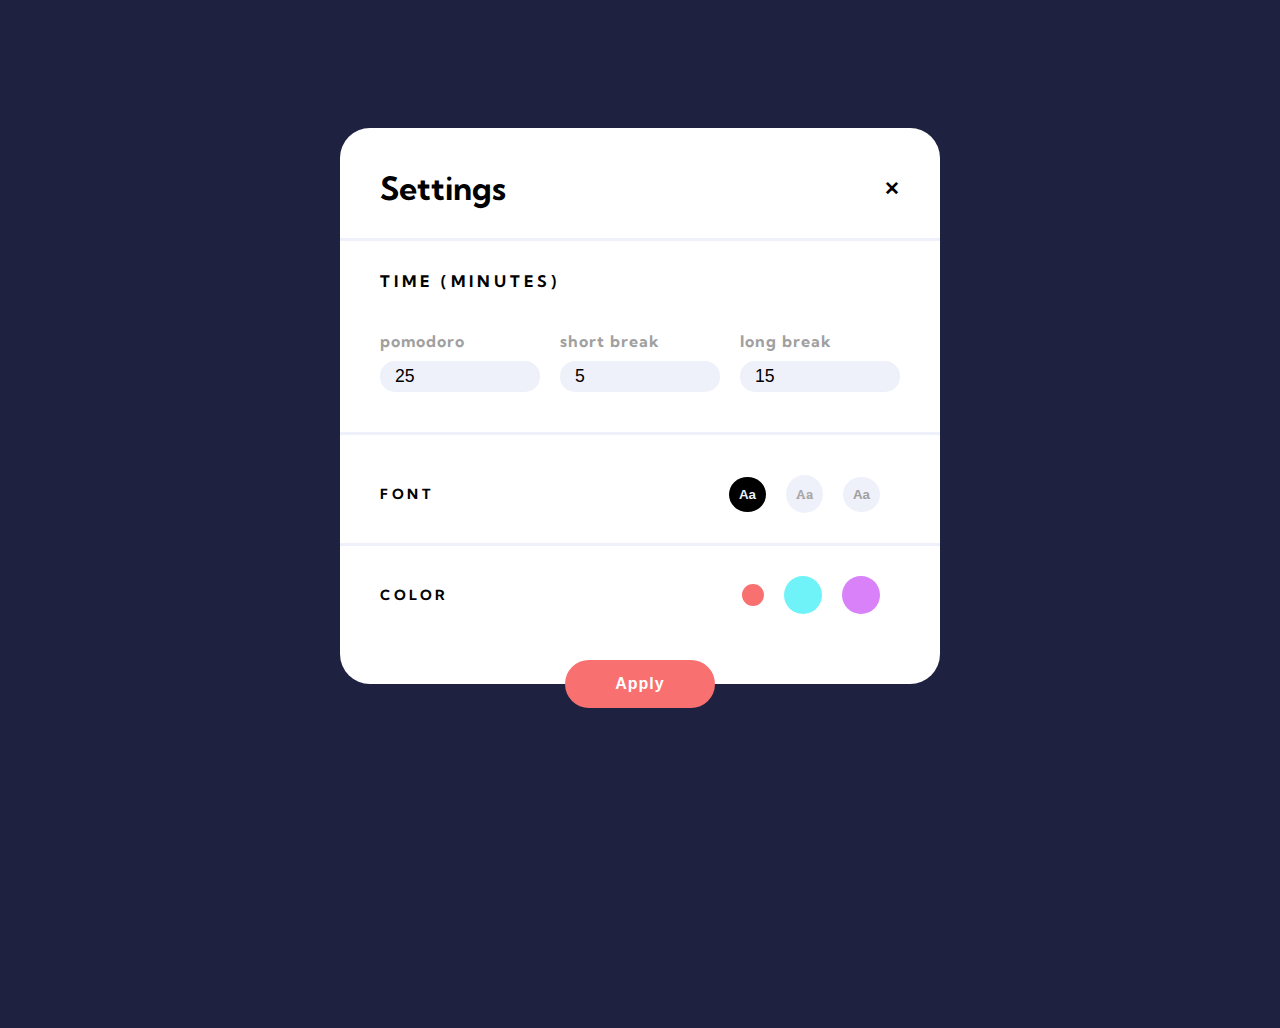
==== commit 3a25db18: "change color and font buttons from divs to actual buttons" ====
--- a/index.html
+++ b/index.html
@@ -52,7 +52,7 @@
           <div class="modal__timer">
             <label for="pomodoro">pomodoro</label>
             <div class="timer">
-              <input type="text" placeholder="25" id="pomodoro" value="25" />
+              <input type="text" id="pomodoro" value="25" />
               <div class="adjust">
                 <i class="fas fa-angle-up"></i>
                 <i class="fas fa-angle-down"></i>
@@ -62,7 +62,7 @@
           <div class="modal__timer">
             <label for="short__break">short break</label>
             <div class="timer">
-              <input type="text" placeholder="5" id="short__break" value="5" />
+              <input type="text" id="short__break" value="5" />
               <div class="adjust">
                 <i class="fas fa-angle-up"></i>
                 <i class="fas fa-angle-down"></i>
@@ -72,7 +72,7 @@
           <div class="modal__timer">
             <label for="long__break">long break</label>
             <div class="timer">
-              <input type="text" placeholder="15" id="long__break" value="15" />
+              <input type="text" id="long__break" value="15" />
               <div class="adjust">
                 <i class="fas fa-angle-up"></i>
                 <i class="fas fa-angle-down"></i>
@@ -85,18 +85,20 @@
       <div class="modal__font__color" id="font__container">
         <h2>Font</h2>
         <div class="font">
-          <div id="kumbh">Aa</div>
-          <div id="roboto-slab">Aa</div>
-          <div dir="space-mono">Aa</div>
+          <button type="button" id="kumbh">Aa</button>
+          <button type="button" id="roboto-slab">Aa</button>
+          <button type="button" id="space-mono">Aa</button>
         </div>
       </div>
       <!-- modal color  -->
       <div class="modal__font__color" id="color__container">
         <h2>Color</h2>
         <div class="color">
-          <div id="orange"><i class="fas fa-check"></i></div>
-          <div id="cyan"></div>
-          <div id="purple"></div>
+          <button type="button" id="orange">
+            <i class="fas fa-check"></i>
+          </button>
+          <button type="button" id="cyan"></button>
+          <button type="button" id="purple"></button>
         </div>
       </div>
       <button id="apply">Apply</button>
--- a/css/style.css
+++ b/css/style.css
@@ -152,6 +152,10 @@
   color: black;
 }
 
+.modal button:hover {
+  cursor: pointer;
+}
+
 .hide {
   display: none;
 }
@@ -260,24 +264,25 @@
   justify-content: space-between;
 }
 
-.font > div {
+.font > button {
   margin-right: 20px;
   border-radius: 50%;
   padding: 10px;
-}
-
-.font > div:nth-of-type(1) {
+  border: none;
+}
+
+.font > button:nth-of-type(1) {
   background-color: black;
   font-weight: 700;
   color: var(--beige);
 }
-.font > div:nth-of-type(2) {
+.font > button:nth-of-type(2) {
   background-color: var(--beige);
   color: #a8a8a8;
   font-weight: 700;
   font-family: 'Roboto Slab', serif;
 }
-.font > div:nth-of-type(3) {
+.font > button:nth-of-type(3) {
   background-color: var(--beige);
   color: #a0a0a0;
   font-weight: 700;
@@ -294,22 +299,23 @@
   align-items: center;
 }
 
-.color > div {
+.color > button {
   margin-right: 20px;
   border-radius: 50%;
-  padding: 10px;
-}
-
-.color > div:nth-of-type(1) {
+  padding: 11px;
+  border: none;
+}
+
+.color > button:nth-of-type(1) {
   background-color: var(--orange);
 }
-.color > div:nth-of-type(2) {
+.color > button:nth-of-type(2) {
   background-color: var(--cyan);
-  padding: 20px;
-}
-.color > div:nth-of-type(3) {
+  padding: 19px;
+}
+.color > button:nth-of-type(3) {
   background-color: var(--purple);
-  padding: 20px;
+  padding: 19px;
 }
 
 #apply {
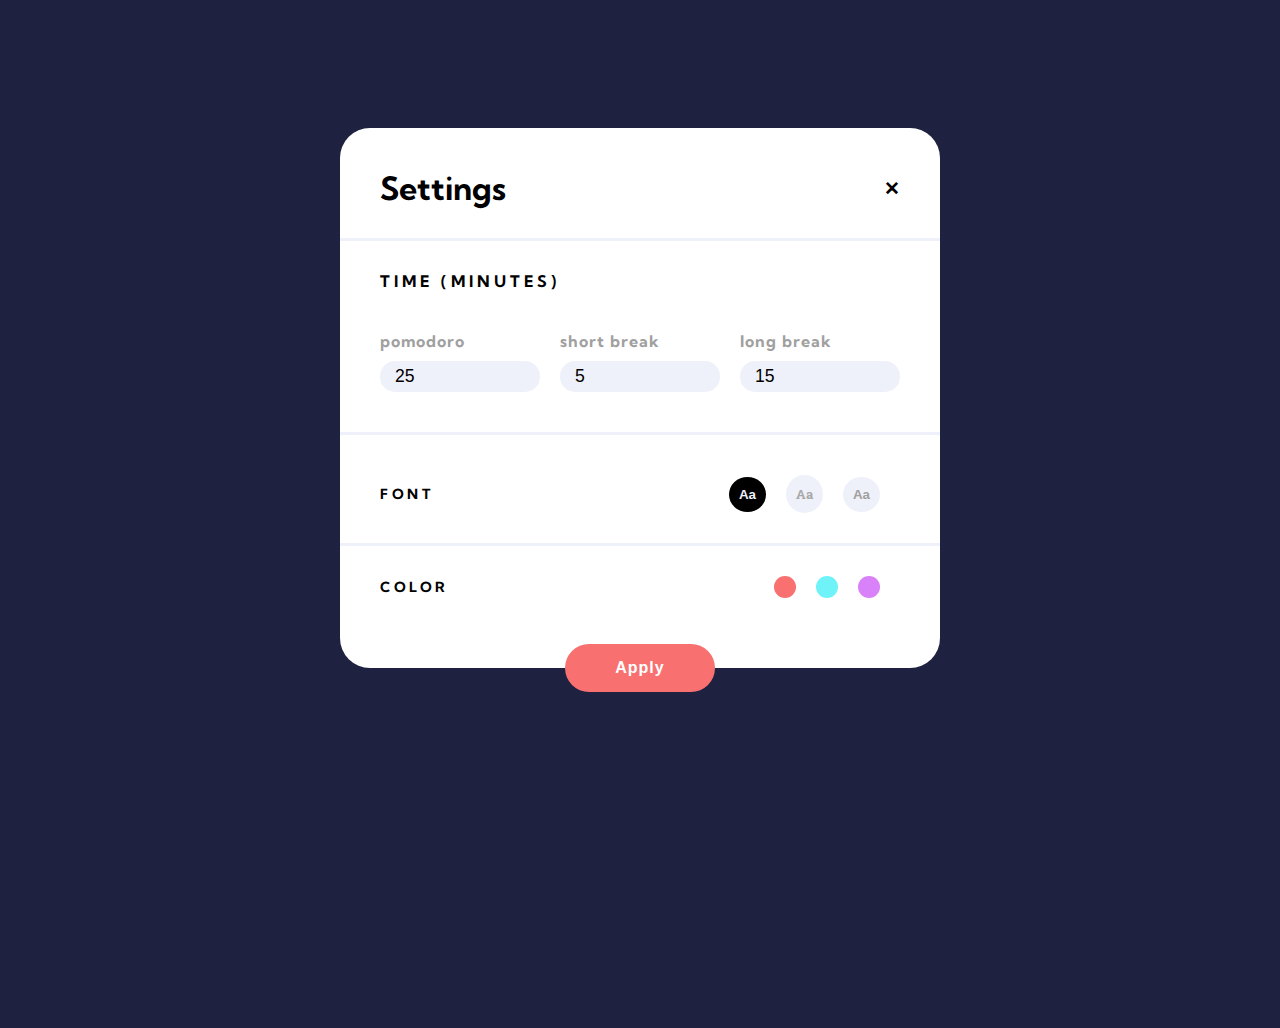
==== commit 211ea4c8: "enable to change color and time on setting modal" ====
--- a/index.html
+++ b/index.html
@@ -54,8 +54,8 @@
             <div class="timer">
               <input type="text" id="pomodoro" value="25" />
               <div class="adjust">
-                <i class="fas fa-angle-up"></i>
-                <i class="fas fa-angle-down"></i>
+                <i class="fas fa-angle-up pomodoro"></i>
+                <i class="fas fa-angle-down pomodoro"></i>
               </div>
             </div>
           </div>
@@ -64,8 +64,8 @@
             <div class="timer">
               <input type="text" id="short__break" value="5" />
               <div class="adjust">
-                <i class="fas fa-angle-up"></i>
-                <i class="fas fa-angle-down"></i>
+                <i class="fas fa-angle-up short__break"></i>
+                <i class="fas fa-angle-down short__break"></i>
               </div>
             </div>
           </div>
@@ -74,8 +74,8 @@
             <div class="timer">
               <input type="text" id="long__break" value="15" />
               <div class="adjust">
-                <i class="fas fa-angle-up"></i>
-                <i class="fas fa-angle-down"></i>
+                <i class="fas fa-angle-up long__break"></i>
+                <i class="fas fa-angle-down long__break"></i>
               </div>
             </div>
           </div>
@@ -97,8 +97,10 @@
           <button type="button" id="orange">
             <i class="fas fa-check"></i>
           </button>
-          <button type="button" id="cyan"></button>
-          <button type="button" id="purple"></button>
+          <button type="button" id="cyan"><i class="fas fa-check"></i></button>
+          <button type="button" id="purple">
+            <i class="fas fa-check"></i>
+          </button>
         </div>
       </div>
       <button id="apply">Apply</button>
--- a/css/style.css
+++ b/css/style.css
@@ -135,7 +135,7 @@
 }
 
 .active {
-  background: var(--orange);
+  background-color: var(--orange);
   color: var(--dark-blue);
 }
 
@@ -306,16 +306,23 @@
   border: none;
 }
 
+.color > button > i {
+  opacity: 0;
+}
+
 .color > button:nth-of-type(1) {
   background-color: var(--orange);
 }
+
 .color > button:nth-of-type(2) {
   background-color: var(--cyan);
-  padding: 19px;
 }
 .color > button:nth-of-type(3) {
   background-color: var(--purple);
-  padding: 19px;
+}
+
+.color-active > .fas {
+  opacity: 1;
 }
 
 #apply {
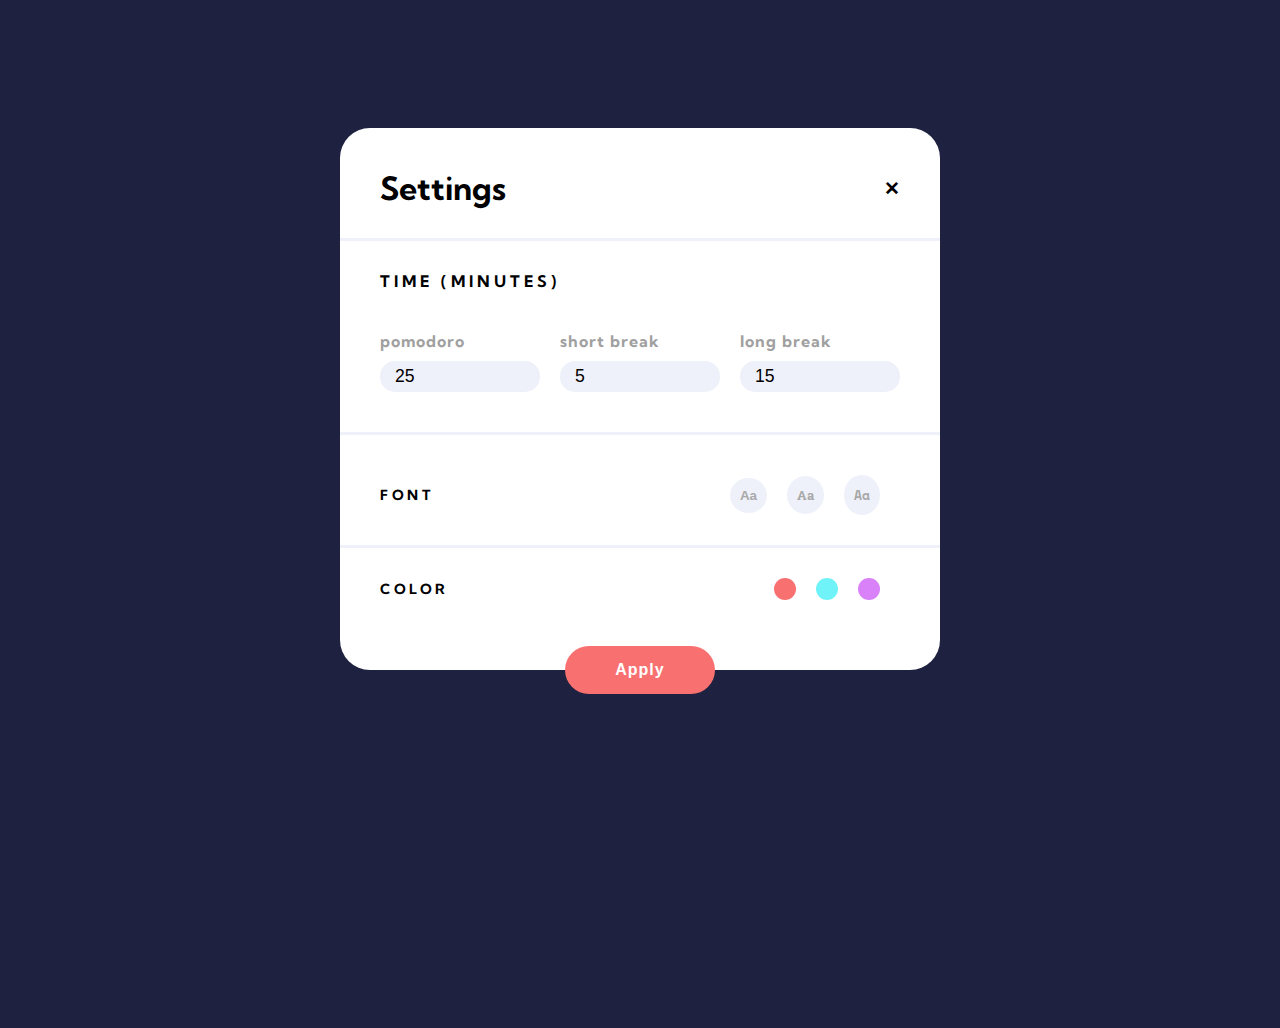
==== commit 811ca11f: "enable to change setting modal font" ====
--- a/index.html
+++ b/index.html
@@ -85,9 +85,9 @@
       <div class="modal__font__color" id="font__container">
         <h2>Font</h2>
         <div class="font">
-          <button type="button" id="kumbh">Aa</button>
-          <button type="button" id="roboto-slab">Aa</button>
-          <button type="button" id="space-mono">Aa</button>
+          <button type="button" id="kumbh" class="kumbh">Aa</button>
+          <button type="button" id="roboto-slab" class="roboto-slab">Aa</button>
+          <button type="button" id="space-mono" class="space-mono">Aa</button>
         </div>
       </div>
       <!-- modal color  -->
--- a/css/style.css
+++ b/css/style.css
@@ -265,27 +265,32 @@
 }
 
 .font > button {
+  background-color: var(--beige);
+  color: #a8a8a8;
+  font-weight: 700;
   margin-right: 20px;
   border-radius: 50%;
   padding: 10px;
   border: none;
-}
-
-.font > button:nth-of-type(1) {
-  background-color: black;
-  font-weight: 700;
-  color: var(--beige);
-}
+  transition: all 0.3s ease;
+}
+
+.font > button:hover {
+  border: 2.5px solid #fff;
+  box-shadow: 0 0 1px #888;
+}
+
 .font > button:nth-of-type(2) {
-  background-color: var(--beige);
-  color: #a8a8a8;
-  font-weight: 700;
   font-family: 'Roboto Slab', serif;
 }
 .font > button:nth-of-type(3) {
-  background-color: var(--beige);
-  color: #a0a0a0;
-  font-weight: 700;
+  font-family: 'Space Mono', serif;
+  font-weight: 700;
+}
+
+.font > button.font-active {
+  background-color: var(--dark-blue);
+  color: #fff;
 }
 
 #color__container {
@@ -304,6 +309,12 @@
   border-radius: 50%;
   padding: 11px;
   border: none;
+  transition: all 0.2s ease;
+}
+
+.color > button:hover {
+  border: 2.5px solid #fff;
+  box-shadow: 0 0 2px #888;
 }
 
 .color > button > i {
